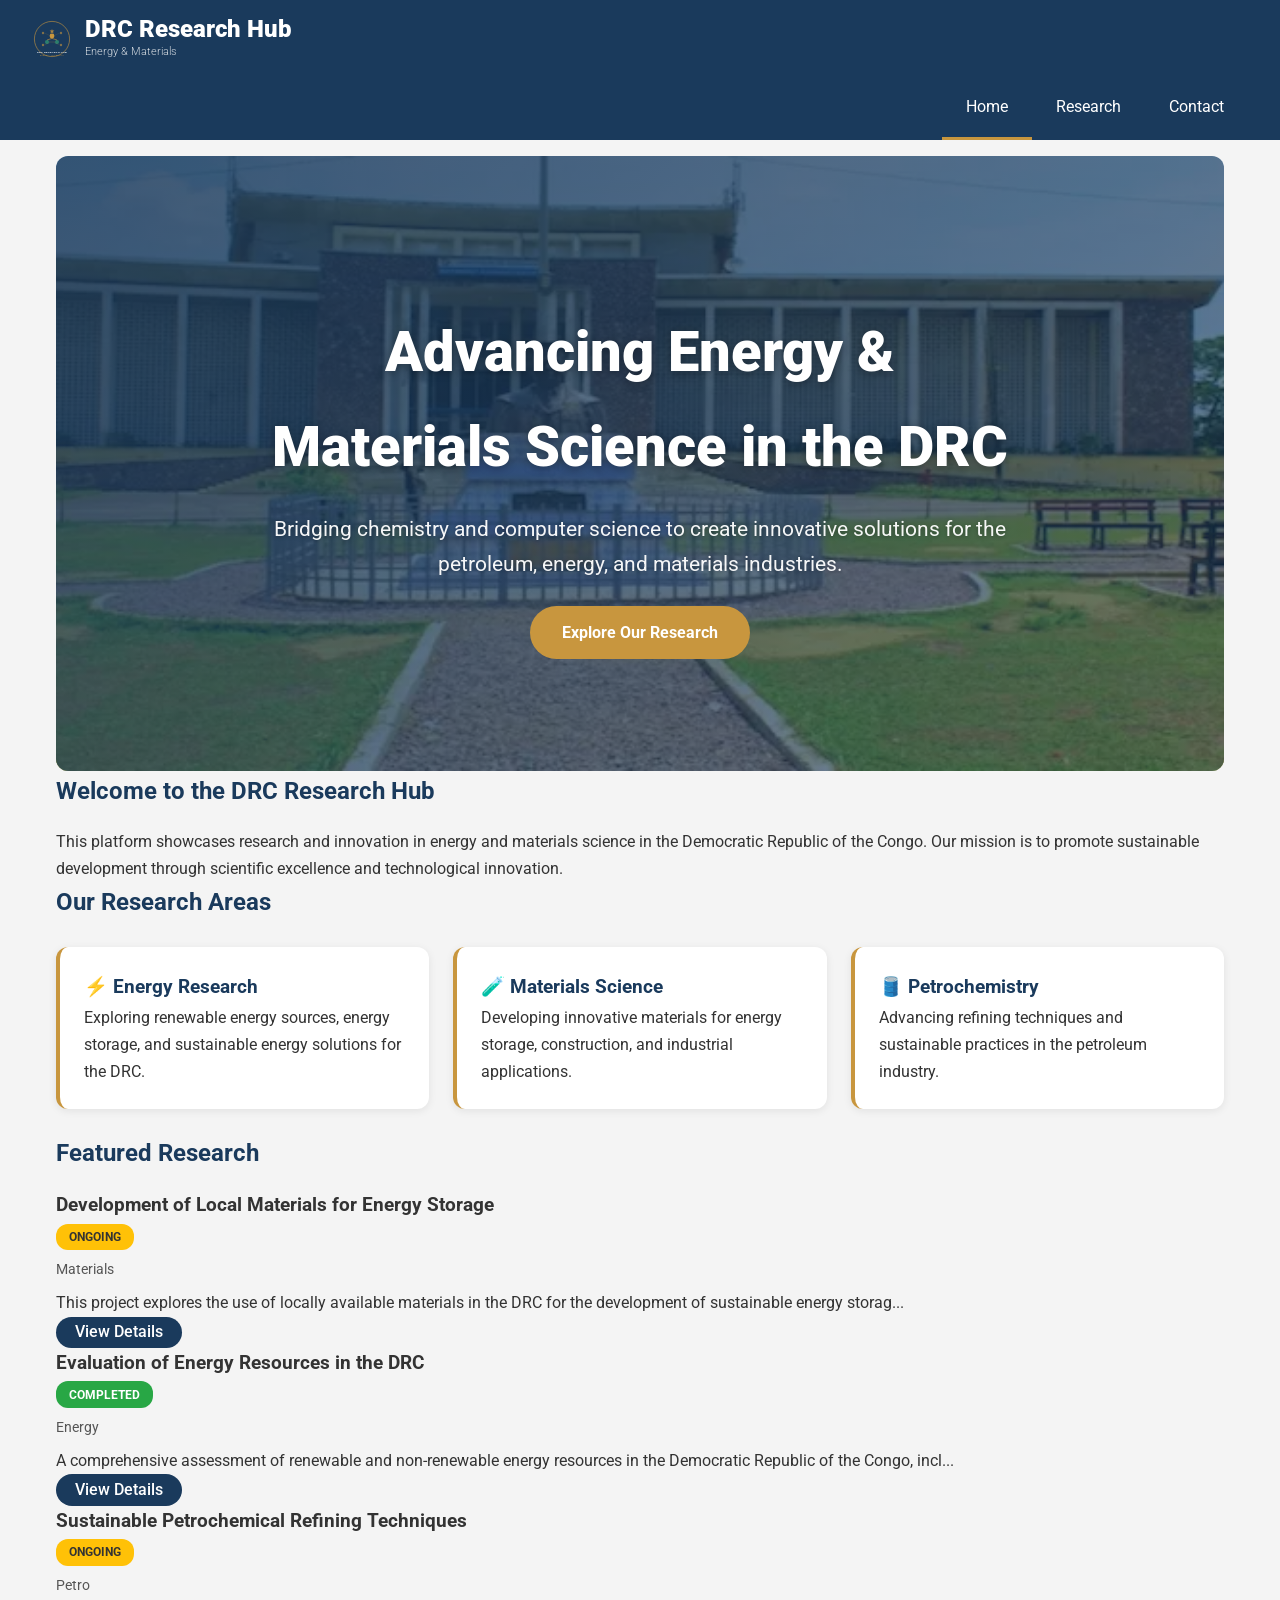
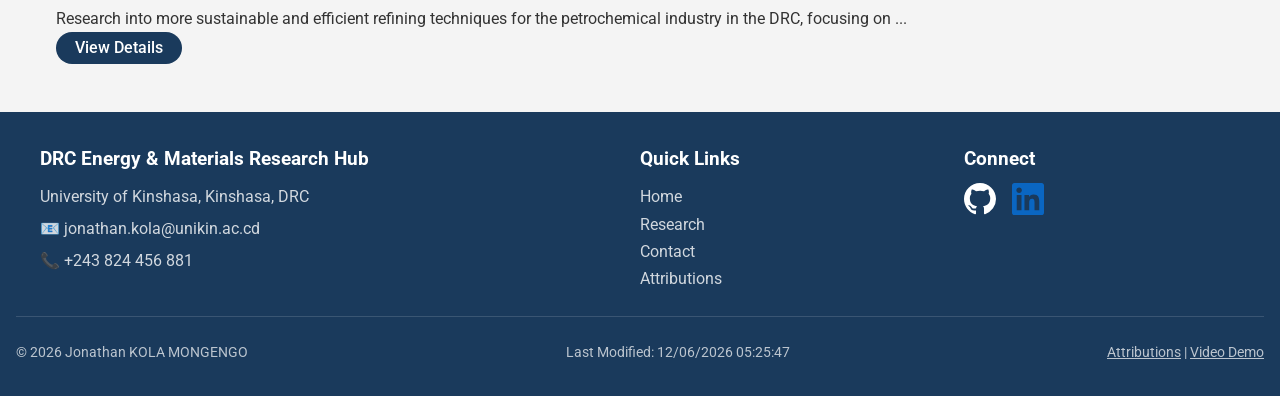
==== final/index.html @ cab3ef80 "final project" ====
<!DOCTYPE html>
<html lang="en">
<head>
    <meta charset="UTF-8">
    <meta name="viewport" content="width=device-width, initial-scale=1.0">
    <title>DRC Energy & Materials Research Hub</title>
    <meta name="description" content="DRC Energy and Materials Research Hub - Advancing research and innovation in energy, materials science, and petrochemistry in the Democratic Republic of the Congo.">
    <meta name="author" content="Jonathan KOLA MONGENGO">
    <link rel="icon" href="images/favicon.svg" type="image/svg+xml">
    <meta property="og:title" content="DRC Energy & Materials Research Hub">
    <meta property="og:description" content="Advancing research and innovation in energy and materials science in the DRC.">
    <meta property="og:image" content="https://Kolajoe.github.io/wdd231/final/images/og-image.jpg">
    <meta property="og:url" content="https://Kolajoe.github.io/wdd231/final/index.html">
    <meta property="og:type" content="website">
    <link rel="preconnect" href="https://fonts.googleapis.com">
    <link rel="preconnect" href="https://fonts.gstatic.com" crossorigin>
    <link href="https://fonts.googleapis.com/css2?family=Roboto:wght@300;400;700;900&display=swap" rel="stylesheet">
    <link rel="stylesheet" href="styles/normalize.css">
    <link rel="stylesheet" href="styles/final-small.css">
    <link rel="stylesheet" href="styles/final-large.css">
    <script src="scripts/navigation.js" defer></script>
    <script src="scripts/dates.js" defer></script>
    <script src="scripts/research-display.js" type="module"></script>
    <script src="scripts/research-data.js" type="module"></script>
    <script src="scripts/contact.js" defer></script>
    <script src="scripts/modal.js" defer></script>
    <script src="scripts/featured.js" defer></script>
</head>
<body>
    <header>
        <div class="logo-container">
            <img src="images/favicon.svg" alt="DRC Research Hub Logo" width="50" height="50">
            <div class="logo-text">
                <span class="logo-title">DRC Research Hub</span>
                <span class="logo-subtitle">Energy & Materials</span>
            </div>
        </div>
        <button id="hamburgerBtn" aria-label="Toggle Navigation">☰</button>
    </header>
    <nav id="mainNav">
        <ul>
            <li><a href="index.html" class="active">Home</a></li>
            <li><a href="research.html">Research</a></li>
            <li><a href="contact.html">Contact</a></li>
        </ul>
    </nav>
    <main>
        <section class="hero">
            <picture>
                <source srcset="images/unikin-large.webp" media="(min-width: 768px)">
                <img src="images/unikin-small.webp" alt="University of Kinshasa Campus" loading="lazy" class="hero-bg-image">
            </picture>
    
            <div class="hero-overlay"></div>
    
            <div class="hero-content">
                <h1>Advancing Energy &amp; Materials Science in the DRC</h1>
                <p>Bridging chemistry and computer science to create innovative solutions for the petroleum, energy, and materials industries.</p>
                <a href="research.html" class="cta-button">Explore Our Research</a>
            </div>
        </section>
        <section class="intro">
            <h2>Welcome to the DRC Research Hub</h2>
            <p>This platform showcases research and innovation in energy and materials science in the Democratic Republic of the Congo. Our mission is to promote sustainable development through scientific excellence and technological innovation.</p>
        </section>
        <section class="research-areas">
            <h2>Our Research Areas</h2>
            <div class="areas-grid">
                <div class="area-card">
                    <h3>⚡ Energy Research</h3>
                    <p>Exploring renewable energy sources, energy storage, and sustainable energy solutions for the DRC.</p>
                </div>
                <div class="area-card">
                    <h3>🧪 Materials Science</h3>
                    <p>Developing innovative materials for energy storage, construction, and industrial applications.</p>
                </div>
                <div class="area-card">
                    <h3>🛢️ Petrochemistry</h3>
                    <p>Advancing refining techniques and sustainable practices in the petroleum industry.</p>
                </div>
            </div>
        </section>
        <section class="featured-research">
            <h2>Featured Research</h2>
            <div id="featured-container"></div>
        </section>
    </main>
    
    <footer>
        <div class="footer-content">
            <div class="footer-info">
                <h3>DRC Energy &amp; Materials Research Hub</h3>
                <p>University of Kinshasa, Kinshasa, DRC</p>
                <p>📧 jonathan.kola@unikin.ac.cd</p>
                <p>📞 +243 824 456 881</p>
            </div>
            <div class="footer-links">
                <h3>Quick Links</h3>
                <ul>
                    <li><a href="index.html">Home</a></li>
                    <li><a href="research.html">Research</a></li>
                    <li><a href="contact.html">Contact</a></li>
                    <li><a href="attributions.html">Attributions</a></li>
                </ul>
            </div>
            <div class="footer-social">
                <h3>Connect</h3>
                <div class="social-icons">
                    <a href="https://github.com/Kolajoe" target="_blank" aria-label="GitHub">
                        <svg width="32" height="32" viewBox="0 0 24 24" fill="currentColor">
                            <path d="M12 0C5.37 0 0 5.37 0 12c0 5.31 3.435 9.795 8.205 11.385.6.105.825-.255.825-.57 0-.285-.015-1.23-.015-2.235-3.015.555-3.795-.735-4.035-1.41-.135-.345-.72-1.41-1.23-1.695-.42-.225-1.02-.78-.015-.795.945-.015 1.62.87 1.845 1.23 1.08 1.815 2.805 1.305 3.495.99.105-.78.42-1.305.765-1.605-2.67-.3-5.46-1.335-5.46-5.925 0-1.305.465-2.385 1.23-3.225-.12-.3-.54-1.53.12-3.15 0 0 1.005-.315 3.3 1.23.96-.27 1.98-.405 3-.405s2.04.135 3 .405c2.295-1.56 3.3-1.23 3.3-1.23.66 1.62.24 2.85.12 3.15.765.84 1.23 1.905 1.23 3.225 0 4.605-2.805 5.625-5.475 5.925.435.375.81 1.095.81 2.22 0 1.605-.015 2.895-.015 3.3 0 .315.225.69.825.57A12.02 12.02 0 0024 12c0-6.63-5.37-12-12-12z"/>
                        </svg>
                    </a>
                    <a href="#" target="_blank" aria-label="LinkedIn">
                        <svg width="32" height="32" viewBox="0 0 24 24" fill="#0A66C2">
                            <path d="M20.447 20.452h-3.554v-5.569c0-1.328-.027-3.037-1.852-3.037-1.853 0-2.136 1.445-2.136 2.939v5.667H9.351V9h3.414v1.561h.046c.477-.9 1.637-1.85 3.37-1.85 3.601 0 4.267 2.37 4.267 5.455v6.286zM5.337 7.433c-1.144 0-2.063-.926-2.063-2.065 0-1.138.92-2.063 2.063-2.063 1.14 0 2.064.925 2.064 2.063 0 1.139-.925 2.065-2.064 2.065zm1.782 13.019H3.555V9h3.564v11.452zM22.225 0H1.771C.792 0 0 .774 0 1.729v20.542C0 23.227.792 24 1.771 24h20.451C23.2 24 24 23.227 24 22.271V1.729C24 .774 23.2 0 22.222 0h.003z"/>
                        </svg>
                    </a>
                </div>
            </div>
        </div>
        <div class="footer-bottom">
            <p>&copy; <span id="currentyear"></span> Jonathan KOLA MONGENGO</p>
            <p id="lastModified"></p>
            <p><a href="attributions.html">Attributions</a> | <a href="#" id="video-link">Video Demo</a></p>
        </div>
    </footer>
</body>
</html>
---- final/styles/final-small.css ----
/* ===== VARIABLES ===== */
:root {
    --primary-color: #1a3a5c;
    --secondary-color: #c8963e;
    --accent-color: #2a7f6e;
    --text-light: #ffffff;
    --text-dark: #333333;
    --text-muted: #555555;
    --bg-light: #f4f4f4;
    --bg-white: #ffffff;
    --shadow-sm: 0 2px 8px rgba(0,0,0,0.08);
    --shadow-md: 0 4px 20px rgba(0,0,0,0.12);
    --shadow-lg: 0 8px 40px rgba(0,0,0,0.16);
    --radius: 12px;
    --transition: 0.3s ease;
}

/* ===== RESET ===== */
* {
    margin: 0;
    padding: 0;
    box-sizing: border-box;
}

body {
    font-family: 'Roboto', sans-serif;
    background-color: var(--bg-light);
    color: var(--text-dark);
    line-height: 1.7;
}

/* ===== HEADER ===== */
header {
    display: flex;
    justify-content: space-between;
    align-items: center;
    padding: 0.8rem 1rem;
    background: var(--primary-color);
    color: var(--text-light);
}

.logo-container {
    display: flex;
    align-items: center;
    gap: 0.8rem;
}

.logo-container img {
    width: 40px;
    height: 40px;
}

.logo-title {
    font-size: 1.2rem;
    font-weight: 900;
    display: block;
    line-height: 1.1;
}

.logo-subtitle {
    font-size: 0.7rem;
    font-weight: 300;
    opacity: 0.8;
    display: block;
}

#hamburgerBtn {
    font-size: 2rem;
    background: none;
    border: none;
    color: var(--text-light);
    cursor: pointer;
}

/* ===== NAVIGATION ===== */
nav {
    max-height: 0;
    overflow: hidden;
    transition: max-height 0.4s ease;
    background: var(--primary-color);
}

nav.open {
    max-height: 300px;
}

nav ul {
    list-style: none;
    padding: 0;
}

nav ul li {
    border-bottom: 1px solid rgba(255,255,255,0.1);
}

nav ul li a {
    display: block;
    padding: 0.8rem 1rem;
    color: var(--text-light);
    text-decoration: none;
    font-weight: 400;
    transition: background var(--transition);
}

nav ul li a:hover,
nav ul li a.active {
    background: var(--secondary-color);
}

/* ===== MAIN ===== */
main {
    max-width: 1200px;
    margin: 0 auto;
    padding: 1rem;
}

h1 {
    font-size: 2rem;
    font-weight: 900;
    color: var(--primary-color);
    margin-bottom: 0.5rem;
}

h2 {
    font-size: 1.5rem;
    font-weight: 700;
    color: var(--primary-color);
    margin-bottom: 1rem;
}

.page-intro {
    font-size: 1.1rem;
    color: var(--text-muted);
    margin-bottom: 2rem;
}

/* ===== HERO ===== */
.hero {
    position: relative;
    min-height: 450px;
    border-radius: var(--radius);
    overflow: hidden;
    display: flex;
    align-items: center;
    justify-content: center;
}

.hero-bg-image {
    position: absolute;
    top: 0;
    left: 0;
    width: 100%;
    height: 100%;
    object-fit: cover;
    z-index: 0;
}

.hero-overlay {
    position: absolute;
    top: 0;
    left: 0;
    width: 100%;
    height: 100%;
    background: linear-gradient(135deg, rgba(26, 58, 92, 0.85), rgba(26, 58, 92, 0.6));
    z-index: 1;
}

.hero-content {
    position: relative;
    z-index: 2;
    color: var(--text-light);
    text-align: center;
    padding: 3rem 2rem;
    max-width: 800px;
}

.hero-content h1 {
    font-size: 2.2rem;
    color: var(--text-light);
    margin-bottom: 1rem;
    font-weight: 900;
    text-shadow: 0 2px 8px rgba(0,0,0,0.3);
}

.hero-content p {
    font-size: 1.1rem;
    opacity: 0.95;
    margin-bottom: 1.5rem;
    text-shadow: 0 1px 4px rgba(0,0,0,0.3);
}

/* Version desktop */
@media (min-width: 768px) {
    .hero {
        min-height: 550px;
    }
    
    .hero-content h1 {
        font-size: 3rem;
    }
    
    .hero-content p {
        font-size: 1.3rem;
    }
}

.cta-button {
    display: inline-block;
    padding: 0.8rem 2rem;
    background: var(--secondary-color);
    color: var(--text-light);
    text-decoration: none;
    font-weight: 700;
    border-radius: 30px;
    transition: transform var(--transition), box-shadow var(--transition);
}

.cta-button:hover {
    transform: scale(1.05);
    box-shadow: 0 4px 20px rgba(200, 150, 62, 0.4);
}

/* ===== RESEARCH AREAS ===== */
.areas-grid {
    display: grid;
    grid-template-columns: 1fr;
    gap: 1.5rem;
    margin: 1.5rem 0;
}

.area-card {
    background: var(--bg-white);
    padding: 1.5rem;
    border-radius: var(--radius);
    box-shadow: var(--shadow-sm);
    border-left: 4px solid var(--secondary-color);
}

.area-card h3 {
    font-size: 1.2rem;
    color: var(--primary-color);
}

/* ===== RESEARCH PROJECTS ===== */
.filter-controls {
    display: flex;
    gap: 0.5rem;
    flex-wrap: wrap;
    margin-bottom: 1.5rem;
}

.filter-btn {
    padding: 0.4rem 1.2rem;
    background: var(--bg-white);
    border: 2px solid var(--primary-color);
    border-radius: 20px;
    cursor: pointer;
    font-weight: 500;
    transition: all var(--transition);
}

.filter-btn:hover,
.filter-btn.active {
    background: var(--primary-color);
    color: var(--text-light);
}

.projects-grid {
    display: grid;
    grid-template-columns: 1fr;
    gap: 1.5rem;
}

.project-card {
    background: var(--bg-white);
    padding: 1.5rem;
    border-radius: var(--radius);
    box-shadow: var(--shadow-sm);
    transition: transform var(--transition), box-shadow var(--transition);
}

.project-card:hover {
    transform: translateY(-4px);
    box-shadow: var(--shadow-md);
}

.project-card h3 {
    font-size: 1.1rem;
    color: var(--primary-color);
    margin-bottom: 0.3rem;
}

.status-badge {
    display: inline-block;
    padding: 0.2rem 0.8rem;
    border-radius: 12px;
    font-size: 0.75rem;
    font-weight: 700;
    text-transform: uppercase;
}

.status-completed {
    background: #28a745;
    color: white;
}
.status-ongoing {
    background: #ffc107;
    color: #333;
}
.status-planned {
    background: #17a2b8;
    color: white;
}

.project-category {
    font-size: 0.85rem;
    color: var(--text-muted);
    text-transform: capitalize;
}

.project-description {
    margin: 0.5rem 0;
}

.view-details {
    padding: 0.4rem 1.2rem;
    background: var(--primary-color);
    color: var(--text-light);
    border: none;
    border-radius: 20px;
    cursor: pointer;
    font-weight: 500;
    transition: background var(--transition);
}

.view-details:hover {
    background: var(--secondary-color);
}

/* ===== MODAL ===== */
.project-modal {
    border: none;
    border-radius: var(--radius);
    padding: 0;
    max-width: 500px;
    width: 90%;
    box-shadow: var(--shadow-lg);
}

.project-modal::backdrop {
    background: rgba(0,0,0,0.5);
    backdrop-filter: blur(4px);
}

.modal-content {
    padding: 2rem;
}

.modal-content h2 {
    margin-bottom: 0.5rem;
}

.close-modal {
    float: right;
    background: none;
    border: none;
    font-size: 2rem;
    cursor: pointer;
    color: #999;
    transition: color var(--transition);
}

.close-modal:hover {
    color: var(--text-dark);
}

/* ===== CONTACT ===== */
.contact-layout {
    display: grid;
    grid-template-columns: 1fr;
    gap: 2rem;
}

.contact-form {
    background: var(--bg-white);
    padding: 1.5rem;
    border-radius: var(--radius);
    box-shadow: var(--shadow-sm);
}

.contact-form label {
    display: block;
    font-weight: 600;
    margin-top: 1rem;
    margin-bottom: 0.3rem;
}

.contact-form input,
.contact-form textarea {
    width: 100%;
    padding: 0.75rem;
    border: 2px solid #ddd;
    border-radius: 8px;
    font-size: 1rem;
    transition: border-color var(--transition);
}

.contact-form input:focus,
.contact-form textarea:focus {
    border-color: var(--primary-color);
    outline: none;
}

.submit-btn {
    width: 100%;
    padding: 0.8rem;
    margin-top: 1.5rem;
    background: var(--primary-color);
    color: var(--text-light);
    border: none;
    border-radius: 8px;
    font-size: 1.1rem;
    font-weight: 700;
    cursor: pointer;
    transition: background var(--transition);
}

.submit-btn:hover {
    background: var(--secondary-color);
}

.contact-info {
    background: var(--bg-white);
    padding: 1.5rem;
    border-radius: var(--radius);
    box-shadow: var(--shadow-sm);
}

.info-item {
    margin-bottom: 1.5rem;
}

.info-item h3 {
    font-size: 1rem;
    color: var(--primary-color);
}

/* ===== THANK YOU ===== */
.thankyou-section {
    text-align: center;
    max-width: 700px;
    margin: 0 auto;
    padding: 2rem;
    background: var(--bg-white);
    border-radius: var(--radius);
    box-shadow: var(--shadow-sm);
}

.thankyou-section h1 {
    color: var(--primary-color);
}

.thankyou-message {
    margin-bottom: 2rem;
}

.summary-grid {
    text-align: left;
    background: var(--bg-light);
    padding: 1.5rem;
    border-radius: var(--radius);
    margin: 1.5rem 0;
}

.summary-item {
    display: flex;
    justify-content: space-between;
    padding: 0.5rem 0;
    border-bottom: 1px solid #ddd;
}

.summary-item:last-child {
    border-bottom: none;
}

.summary-item .label {
    font-weight: 600;
    color: var(--primary-color);
}

/* ===== FOOTER ===== */
footer {
    background: var(--primary-color);
    color: var(--text-light);
    padding: 2rem 1rem;
    margin-top: 2rem;
}

.footer-content {
    display: grid;
    grid-template-columns: 1fr;
    gap: 2rem;
    max-width: 1200px;
    margin: 0 auto;
}

.footer-content h3 {
    color: var(--text-light);
    margin-bottom: 0.5rem;
}

.footer-content p {
    opacity: 0.8;
    margin: 0.3rem 0;
}

.footer-links ul {
    list-style: none;
    padding: 0;
}

.footer-links ul li a {
    color: var(--text-light);
    text-decoration: none;
    opacity: 0.8;
    transition: opacity var(--transition);
}

.footer-links ul li a:hover {
    opacity: 1;
    text-decoration: underline;
}

.social-icons {
    display: flex;
    gap: 1rem;
}

.social-icons a {
    color: var(--text-light);
    transition: transform var(--transition);
}

.social-icons a:hover {
    transform: scale(1.1);
}

.footer-bottom {
    text-align: center;
    padding-top: 1.5rem;
    margin-top: 1.5rem;
    border-top: 1px solid rgba(255,255,255,0.2);
    font-size: 0.85rem;
    opacity: 0.7;
}

.footer-bottom a {
    color: var(--text-light);
}

/* ===== ATTRIBUTIONS ===== */
.back-link {
    display: inline-block;
    margin-top: 1.5rem;
    color: var(--primary-color);
    font-weight: 500;
}
---- final/styles/final-large.css ----
/* ===== MEDIA QUERIES ===== */

/* Tablets and small desktops */
@media screen and (min-width: 768px) {
    /* Header */
    header {
        padding: 1rem 2rem;
    }

    .logo-title {
        font-size: 1.5rem;
    }

    #hamburgerBtn {
        display: none;
    }

    /* Navigation */
    nav {
        max-height: 100%;
        overflow: visible;
        padding: 0 2rem;
    }

    nav ul {
        display: flex;
        justify-content: flex-end;
        gap: 0;
    }

    nav ul li {
        border-bottom: none;
    }

    nav ul li a {
        padding: 1rem 1.5rem;
        border-bottom: 3px solid transparent;
    }

    nav ul li a:hover,
    nav ul li a.active {
        background: none;
        border-bottom-color: var(--secondary-color);
    }

    /* Hero */
    .hero {
        padding: 4rem 3rem;
    }

    .hero h1 {
        font-size: 2.8rem;
    }

    /* Research Areas */
    .areas-grid {
        grid-template-columns: repeat(3, 1fr);
    }

    /* Projects Grid */
    .projects-grid {
        grid-template-columns: repeat(2, 1fr);
    }

    /* Contact */
    .contact-layout {
        grid-template-columns: 2fr 1fr;
    }

    /* Footer */
    .footer-content {
        grid-template-columns: 2fr 1fr 1fr;
        gap: 3rem;
    }

    .footer-bottom {
        display: flex;
        justify-content: space-between;
    }

    /* Summary */
    .summary-grid {
        grid-template-columns: 1fr 1fr;
        gap: 0.5rem 2rem;
    }

    .summary-item {
        border-bottom: none;
        padding: 0.6rem 0;
        border-bottom: 1px solid #ddd;
    }
}

/* Large screens */
@media screen and (min-width: 1024px) {
    .hero h1 {
        font-size: 3.5rem;
    }

    .projects-grid {
        grid-template-columns: repeat(3, 1fr);
    }

    .project-card:hover {
        transform: translateY(-8px);
        box-shadow: var(--shadow-lg);
    }
}

/* Mobile */
@media screen and (max-width: 480px) {
    .hero {
        padding: 2rem 1.5rem;
    }

    .hero h1 {
        font-size: 1.6rem;
    }

    .contact-form,
    .contact-info {
        padding: 1rem;
    }

    .summary-item {
        flex-direction: column;
        align-items: flex-start;
        gap: 0.2rem;
    }

    .modal-content {
        padding: 1.5rem;
    }
}
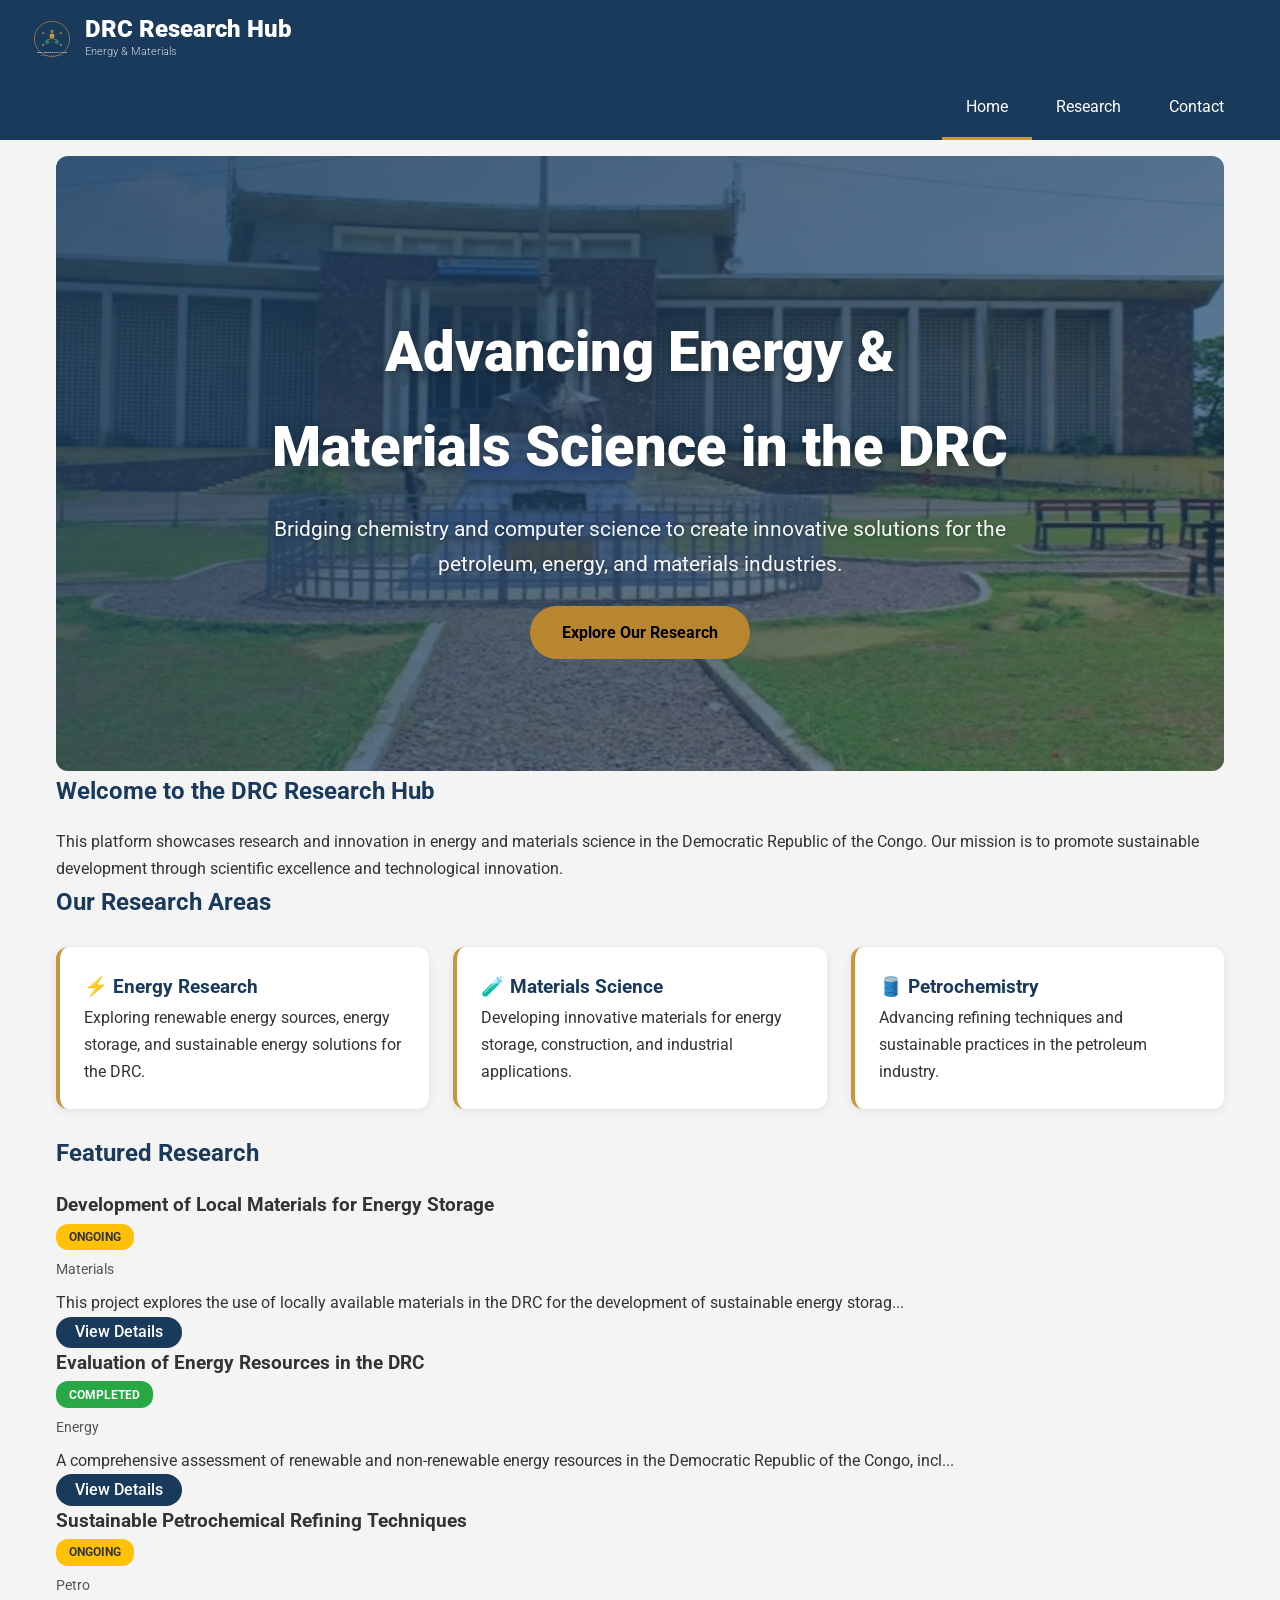
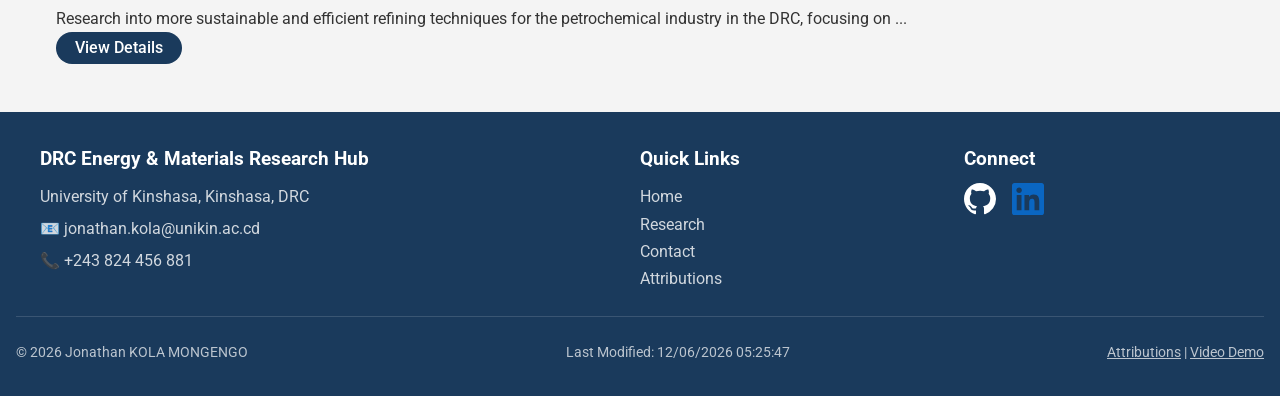
==== commit 2ae830e6: "upp final" ====
--- a/final/index.html
+++ b/final/index.html
@@ -4,12 +4,12 @@
     <meta charset="UTF-8">
     <meta name="viewport" content="width=device-width, initial-scale=1.0">
     <title>DRC Energy & Materials Research Hub</title>
-    <meta name="description" content="DRC Energy and Materials Research Hub - Advancing research and innovation in energy, materials science, and petrochemistry in the Democratic Republic of the Congo.">
+    <meta name="description" content="DRC Energy and Materials Research Hub - Advancing research and innovation in energy, materials science, and petrochemistry.">
     <meta name="author" content="Jonathan KOLA MONGENGO">
     <link rel="icon" href="images/favicon.svg" type="image/svg+xml">
     <meta property="og:title" content="DRC Energy & Materials Research Hub">
     <meta property="og:description" content="Advancing research and innovation in energy and materials science in the DRC.">
-    <meta property="og:image" content="https://Kolajoe.github.io/wdd231/final/images/og-image.jpg">
+    <meta property="og:image" content="https://Kolajoe.github.io/wdd231/final/images/favicon.svg">
     <meta property="og:url" content="https://Kolajoe.github.io/wdd231/final/index.html">
     <meta property="og:type" content="website">
     <link rel="preconnect" href="https://fonts.googleapis.com">
@@ -111,7 +111,7 @@
                             <path d="M12 0C5.37 0 0 5.37 0 12c0 5.31 3.435 9.795 8.205 11.385.6.105.825-.255.825-.57 0-.285-.015-1.23-.015-2.235-3.015.555-3.795-.735-4.035-1.41-.135-.345-.72-1.41-1.23-1.695-.42-.225-1.02-.78-.015-.795.945-.015 1.62.87 1.845 1.23 1.08 1.815 2.805 1.305 3.495.99.105-.78.42-1.305.765-1.605-2.67-.3-5.46-1.335-5.46-5.925 0-1.305.465-2.385 1.23-3.225-.12-.3-.54-1.53.12-3.15 0 0 1.005-.315 3.3 1.23.96-.27 1.98-.405 3-.405s2.04.135 3 .405c2.295-1.56 3.3-1.23 3.3-1.23.66 1.62.24 2.85.12 3.15.765.84 1.23 1.905 1.23 3.225 0 4.605-2.805 5.625-5.475 5.925.435.375.81 1.095.81 2.22 0 1.605-.015 2.895-.015 3.3 0 .315.225.69.825.57A12.02 12.02 0 0024 12c0-6.63-5.37-12-12-12z"/>
                         </svg>
                     </a>
-                    <a href="#" target="_blank" aria-label="LinkedIn">
+                    <a href="https://linkedin.com/in/jonathan-kola-871001234" target="_blank" aria-label="LinkedIn">
                         <svg width="32" height="32" viewBox="0 0 24 24" fill="#0A66C2">
                             <path d="M20.447 20.452h-3.554v-5.569c0-1.328-.027-3.037-1.852-3.037-1.853 0-2.136 1.445-2.136 2.939v5.667H9.351V9h3.414v1.561h.046c.477-.9 1.637-1.85 3.37-1.85 3.601 0 4.267 2.37 4.267 5.455v6.286zM5.337 7.433c-1.144 0-2.063-.926-2.063-2.065 0-1.138.92-2.063 2.063-2.063 1.14 0 2.064.925 2.064 2.063 0 1.139-.925 2.065-2.064 2.065zm1.782 13.019H3.555V9h3.564v11.452zM22.225 0H1.771C.792 0 0 .774 0 1.729v20.542C0 23.227.792 24 1.771 24h20.451C23.2 24 24 23.227 24 22.271V1.729C24 .774 23.2 0 22.222 0h.003z"/>
                         </svg>
--- a/final/styles/final-small.css
+++ b/final/styles/final-small.css
@@ -117,7 +117,7 @@
 h1 {
     font-size: 2rem;
     font-weight: 900;
-    color: var(--primary-color);
+    color: #1a3a5c;
     margin-bottom: 0.5rem;
 }
 
@@ -207,8 +207,8 @@
 .cta-button {
     display: inline-block;
     padding: 0.8rem 2rem;
-    background: var(--secondary-color);
-    color: var(--text-light);
+    background: #b8862e;
+    color: #000000;
     text-decoration: none;
     font-weight: 700;
     border-radius: 30px;
